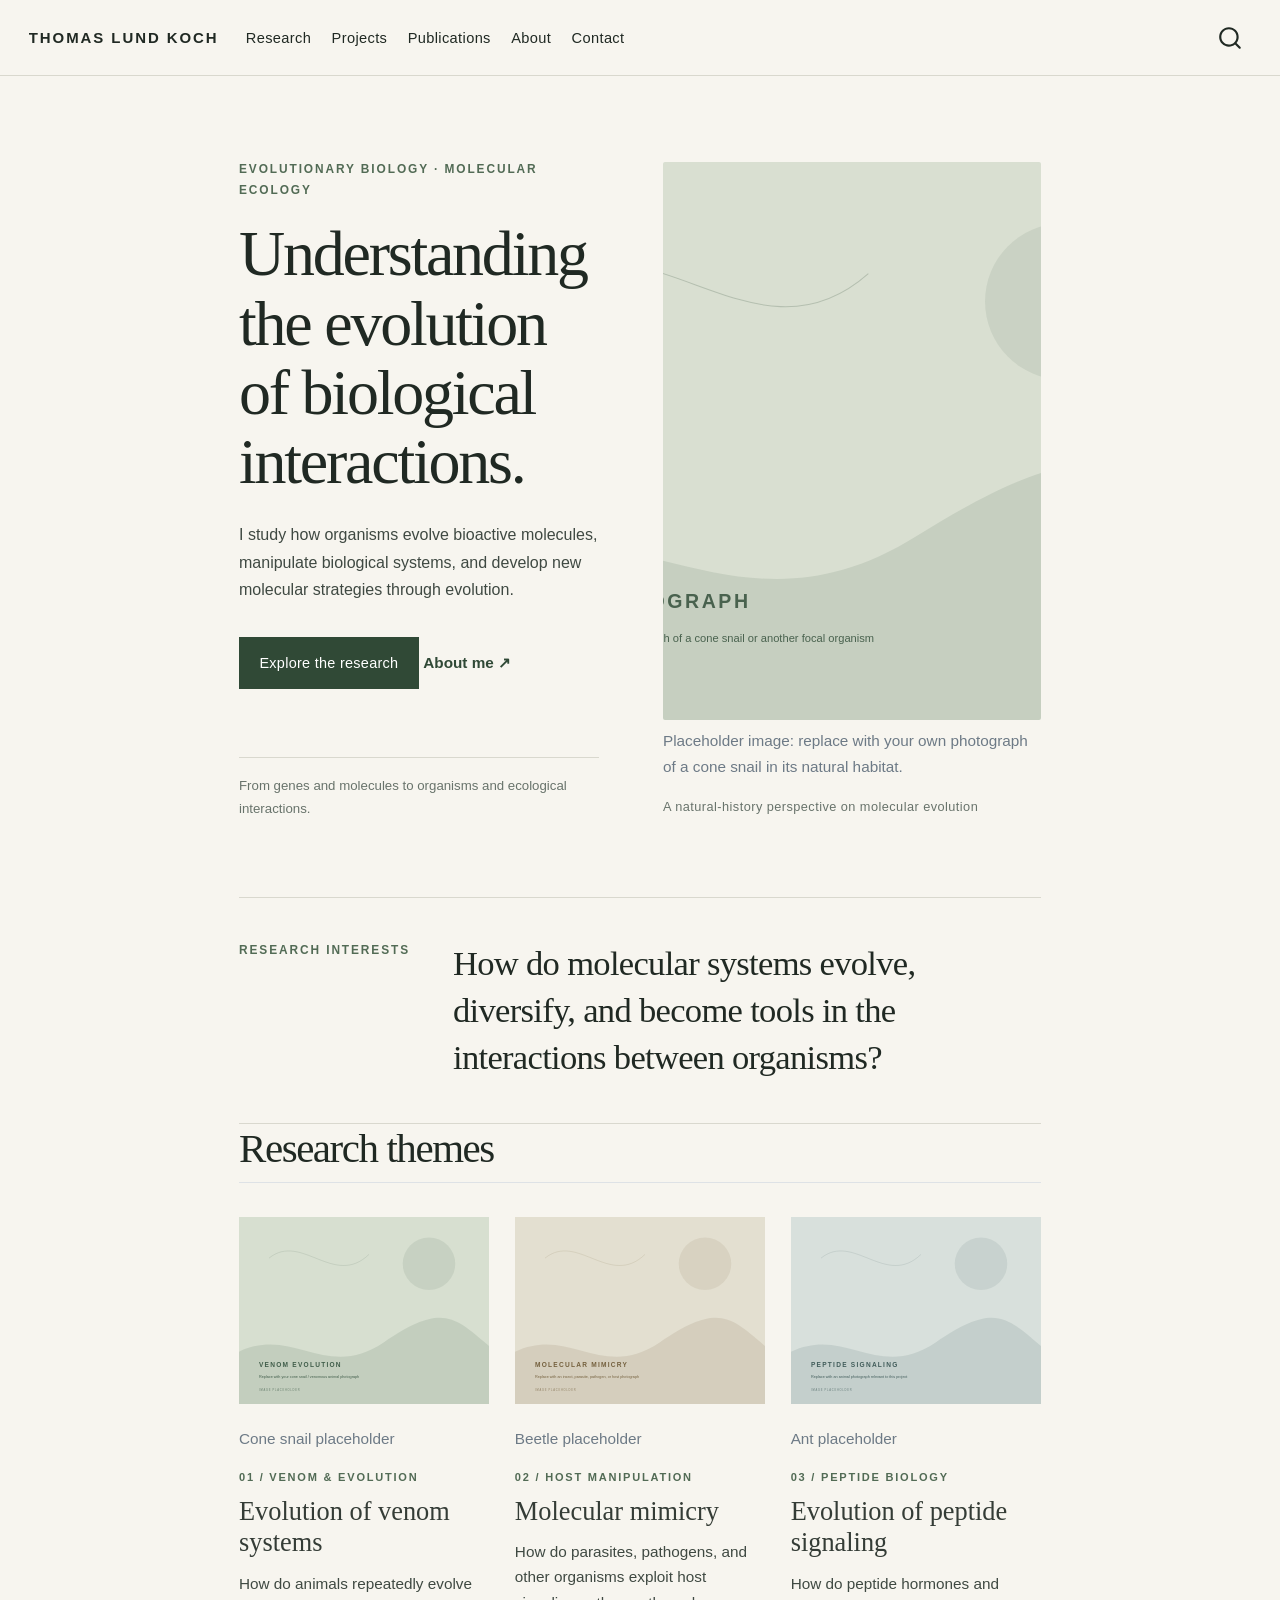
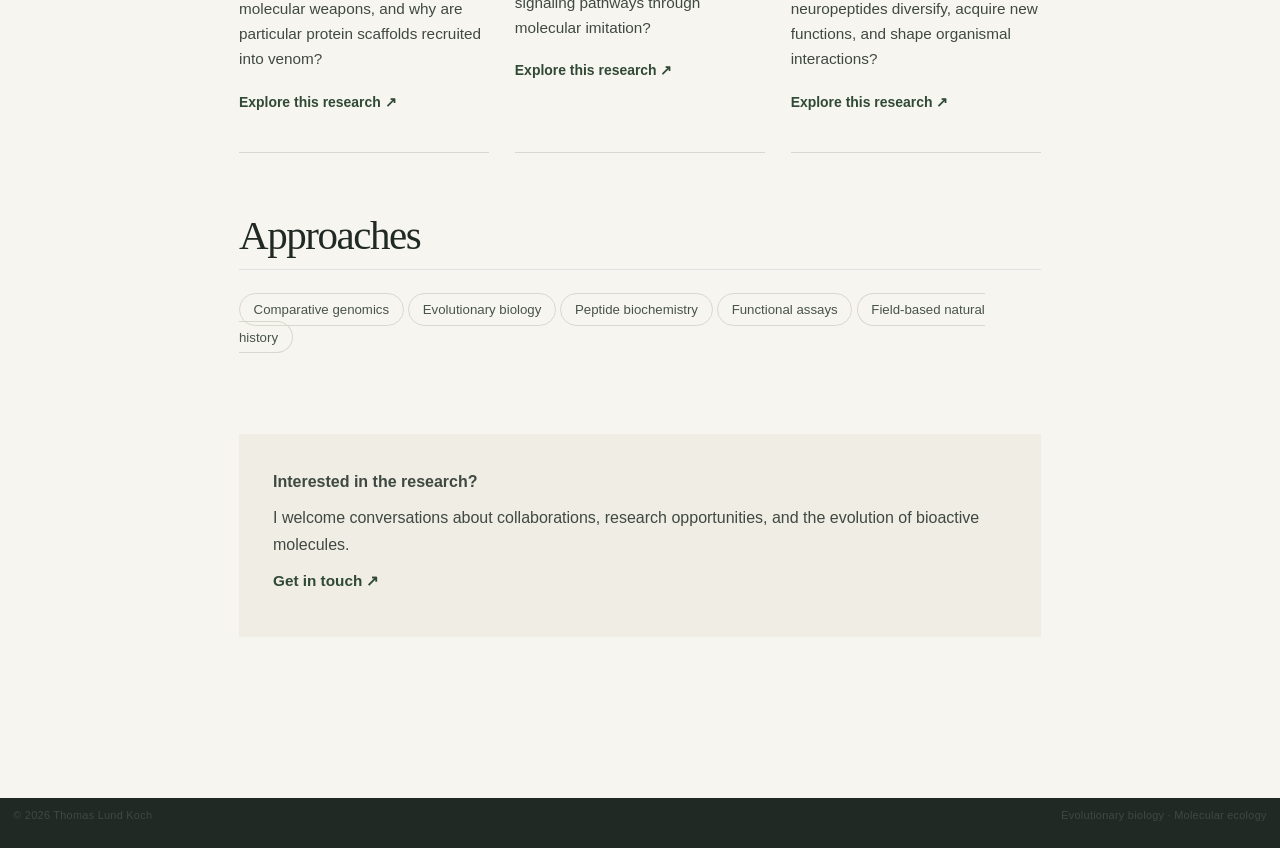
==== docs/index.html @ b904b3fa "initial commit" ====
<!DOCTYPE html>
<html xmlns="http://www.w3.org/1999/xhtml" lang="en" xml:lang="en"><head>

<meta charset="utf-8">
<meta name="generator" content="quarto-1.11.9">

<meta name="viewport" content="width=device-width, initial-scale=1.0, user-scalable=yes">


<title>Thomas Lund Koch</title>
<style>
/* Default styles provided by pandoc.
** See https://pandoc.org/MANUAL.html#variables-for-html for config info.
*/
span.smallcaps{font-variant: small-caps;}
div.columns{display: flex; gap: 1.5em;}
div.column{flex: auto;}
@media screen {
div.columns{gap: min(4vw, 1.5em);}
div.column{overflow-x: auto;}
}
div.hanging-indent{margin-left: 1.5em; text-indent: -1.5em;}
ul.task-list{list-style: none;}
ul.task-list li input[type="checkbox"] {
  width: 0.8em;
  margin: 0 0.8em 0.2em -1em; /* quarto-specific, see https://github.com/quarto-dev/quarto-cli/issues/4556 */ 
  vertical-align: middle;
}
</style>


<script src="site_libs/quarto-nav/quarto-nav.js"></script>
<script src="site_libs/clipboard/clipboard.min.js"></script>
<script src="site_libs/quarto-search/autocomplete.umd.js"></script>
<script src="site_libs/quarto-search/fuse.min.js"></script>
<script src="site_libs/quarto-search/quarto-search.js"></script>
<meta name="quarto:offset" content="./">
<script src="site_libs/quarto-html/quarto.js" type="module"></script>
<script src="site_libs/quarto-html/tabsets/tabsets.js" type="module"></script>
<script src="site_libs/quarto-html/scrollable-regions/scrollable-regions.js" type="module"></script>
<script src="site_libs/quarto-html/popper.min.js"></script>
<script src="site_libs/quarto-html/tippy.umd.min.js"></script>
<script src="site_libs/quarto-html/anchor.min.js"></script>
<link href="site_libs/quarto-html/tippy.css" rel="stylesheet">
<link href="site_libs/quarto-html/quarto-syntax-highlighting-63b5708e65d6cd79cd7618c58d0c21e7.css" rel="stylesheet" id="quarto-text-highlighting-styles">
<script src="site_libs/bootstrap/bootstrap.min.js"></script>
<link href="site_libs/bootstrap/bootstrap-icons.css" rel="stylesheet">
<link href="site_libs/bootstrap/bootstrap-33f1bcf235c1fbcba1b344bb60ad3398.min.css" rel="stylesheet" append-hash="true" id="quarto-bootstrap" data-mode="light">
<script id="quarto-search-options" type="application/json">{
  "location": "navbar",
  "copy-button": false,
  "collapse-after": 3,
  "panel-placement": "end",
  "type": "overlay",
  "limit": 50,
  "keyboard-shortcut": [
    "f",
    "/",
    "s"
  ],
  "show-item-context": false,
  "language": {
    "search-no-results-text": "No results",
    "search-matching-documents-text": "matching documents",
    "search-copy-link-title": "Copy link to search",
    "search-hide-matches-text": "Hide additional matches",
    "search-more-match-text": "more match in this document",
    "search-more-matches-text": "more matches in this document",
    "search-clear-button-title": "Clear",
    "search-text-placeholder": "",
    "search-detached-cancel-button-title": "Cancel",
    "search-submit-button-title": "Submit",
    "search-label": "Search"
  }
}</script>
<style>html{ scroll-behavior: smooth; }</style>


<link rel="stylesheet" href="styles.css">
</head>

<body class="nav-fixed fullcontent quarto-light"><a id="quarto-skip-link" class="visually-hidden-focusable" href="#quarto-document-content">Skip to main content</a>

<div id="quarto-search-results"></div>
  <header id="quarto-header" class="headroom fixed-top">
    <nav class="navbar navbar-expand-lg " data-bs-theme="dark" aria-label="Site">
      <div class="navbar-container container-fluid">
      <div class="navbar-brand-container mx-auto">
    <a class="navbar-brand" href="./index.html">
    <span class="navbar-title">THOMAS LUND KOCH</span>
    </a>
  </div>
          <button class="navbar-toggler" type="button" data-bs-toggle="collapse" data-bs-target="#navbarCollapse" aria-controls="navbarCollapse" aria-expanded="false" aria-label="Toggle navigation" onclick="if (window.quartoToggleHeadroom) { window.quartoToggleHeadroom(); }">
  <span class="navbar-toggler-icon"></span>
</button>
          <div class="collapse navbar-collapse" id="navbarCollapse">
            <ul class="navbar-nav navbar-nav-scroll me-auto">
  <li class="nav-item">
    <a class="nav-link" href="./research.html"> 
<span class="menu-text">Research</span></a>
  </li>  
  <li class="nav-item">
    <a class="nav-link" href="./projects.html"> 
<span class="menu-text">Projects</span></a>
  </li>  
  <li class="nav-item">
    <a class="nav-link" href="./publications.html"> 
<span class="menu-text">Publications</span></a>
  </li>  
  <li class="nav-item">
    <a class="nav-link" href="./about.html"> 
<span class="menu-text">About</span></a>
  </li>  
  <li class="nav-item">
    <a class="nav-link" href="./contact.html"> 
<span class="menu-text">Contact</span></a>
  </li>  
</ul>
          </div> <!-- /navcollapse -->
            <div class="quarto-navbar-tools">
</div>
            <div id="quarto-search" class="" title="Search"></div>
      </div> <!-- /container-fluid -->
    </nav>
</header>
<!-- content -->
<div id="quarto-content" class="quarto-container page-columns page-rows-contents page-layout-article page-navbar">
<!-- sidebar -->
<!-- margin-sidebar -->
    
<!-- main -->
<main class="content" id="quarto-document-content" tabindex="-1"><header id="title-block-header" class="quarto-title-block"></header>




<div class="hero-grid">
<div class="hero-copy">
<div class="eyebrow">
EVOLUTIONARY BIOLOGY · MOLECULAR ECOLOGY
</div>
<section id="understanding-the-evolution-of-biological-interactions." class="level1">
<h1>Understanding the evolution of biological interactions.</h1>
<p>I study how organisms evolve bioactive molecules, manipulate biological systems, and develop new molecular strategies through evolution.</p>
<div class="hero-links">
<p><a class="button button-primary" href="research.html">Explore the research</a> <a class="text-link" href="about.html">About me <span aria-hidden="true">↗</span></a></p>
</div>
<div class="hero-note">
From genes and molecules to organisms and ecological interactions.
</div>
</section>
</div>
<div class="hero-image">
<div class="quarto-figure quarto-figure-center">
<figure class="figure">
<p><img src="images/hero-placeholder.svg" class="hero-photo img-fluid figure-img"></p>
<figcaption>Placeholder image: replace with your own photograph of a cone snail in its natural habitat.</figcaption>
</figure>
</div>
<div class="image-caption">
A natural-history perspective on molecular evolution
</div>
</div>
</div>
<div class="intro-band">
<div class="intro-label">
RESEARCH INTERESTS
</div>
<div class="intro-text">
How do molecular systems evolve, diversify, and become tools in the interactions between organisms?
</div>
</div>
<section id="research-themes" class="level2">
<h2 class="anchored" data-anchor-id="research-themes">Research themes</h2>
<div class="research-grid">
<div class="research-card">
<div class="quarto-figure quarto-figure-center">
<figure class="figure">
<p><img src="images/cone-snail-placeholder.svg" class="card-image img-fluid figure-img"></p>
<figcaption>Cone snail placeholder</figcaption>
</figure>
</div>
<div class="card-kicker">
01 / VENOM &amp; EVOLUTION
</div>
<h3 class="anchored">
Evolution of venom systems
</h3>
<p>
How do animals repeatedly evolve molecular weapons, and why are particular protein scaffolds recruited into venom?
</p>
<p><a href="projects/venom-evolution.html" class="card-link">Explore this research ↗</a></p>
</div>
<div class="research-card">
<div class="quarto-figure quarto-figure-center">
<figure class="figure">
<p><img src="images/beetle-placeholder.svg" class="card-image img-fluid figure-img"></p>
<figcaption>Beetle placeholder</figcaption>
</figure>
</div>
<div class="card-kicker">
02 / HOST MANIPULATION
</div>
<h3 class="anchored">
Molecular mimicry
</h3>
<p>
How do parasites, pathogens, and other organisms exploit host signaling pathways through molecular imitation?
</p>
<p><a href="projects/molecular-mimicry.html" class="card-link">Explore this research ↗</a></p>
</div>
<div class="research-card">
<div class="quarto-figure quarto-figure-center">
<figure class="figure">
<p><img src="images/ants-placeholder.svg" class="card-image img-fluid figure-img"></p>
<figcaption>Ant placeholder</figcaption>
</figure>
</div>
<div class="card-kicker">
03 / PEPTIDE BIOLOGY
</div>
<h3 class="anchored">
Evolution of peptide signaling
</h3>
<p>
How do peptide hormones and neuropeptides diversify, acquire new functions, and shape organismal interactions?
</p>
<p><a href="projects/peptide-signaling.html" class="card-link">Explore this research ↗</a></p>
</div>
</div>
</section>
<section id="approaches" class="level2">
<h2 class="anchored" data-anchor-id="approaches">Approaches</h2>
<div class="approach-strip">
<p><span>Comparative genomics</span> <span>Evolutionary biology</span> <span>Peptide biochemistry</span> <span>Functional assays</span> <span>Field-based natural history</span></p>
</div>
<div class="closing-note">
<p><strong>Interested in the research?</strong></p>
<p>I welcome conversations about collaborations, research opportunities, and the evolution of bioactive molecules.</p>
<p><a href="contact.html" class="text-link">Get in touch ↗</a></p>
</div>


</section>

</main> <!-- /main -->
<script id="quarto-html-after-body" type="application/javascript">
  window.document.addEventListener("DOMContentLoaded", function (event) {
    const icon = "";
    const anchorJS = new window.AnchorJS();
    anchorJS.options = {
      placement: 'right',
      icon: icon
    };
    anchorJS.add('.anchored');
    const isCodeAnnotation = (el) => {
      for (const clz of el.classList) {
        if (clz.startsWith('code-annotation-')) {                     
          return true;
        }
      }
      return false;
    }
    const onCopySuccess = function(e) {
      // button target
      const button = e.trigger;
      // don't keep focus
      button.blur();
      // flash "checked"
      button.classList.add('code-copy-button-checked');
      var currentTitle = button.getAttribute("title");
      button.setAttribute("title", "Copied!");
      let tooltip;
      if (window.bootstrap) {
        button.setAttribute("data-bs-toggle", "tooltip");
        button.setAttribute("data-bs-placement", "left");
        button.setAttribute("data-bs-title", "Copied!");
        tooltip = new bootstrap.Tooltip(button, 
          { trigger: "manual", 
            customClass: "code-copy-button-tooltip",
            offset: [0, -8]});
        tooltip.show();    
      }
      setTimeout(function() {
        if (tooltip) {
          tooltip.hide();
          button.removeAttribute("data-bs-title");
          button.removeAttribute("data-bs-toggle");
          button.removeAttribute("data-bs-placement");
        }
        button.setAttribute("title", currentTitle);
        button.classList.remove('code-copy-button-checked');
      }, 1000);
      // clear code selection
      e.clearSelection();
    }
    const getTextToCopy = function(trigger) {
      const outerScaffold = trigger.parentElement.cloneNode(true);
      const codeEl = outerScaffold.querySelector('code');
      for (const childEl of codeEl.children) {
        if (isCodeAnnotation(childEl)) {
          childEl.remove();
        }
      }
      return codeEl.innerText;
    }
    const clipboard = new window.ClipboardJS('.code-copy-button:not([data-in-quarto-modal])', {
      text: getTextToCopy
    });
    clipboard.on('success', onCopySuccess);
    if (window.document.getElementById('quarto-embedded-source-code-modal')) {
      const clipboardModal = new window.ClipboardJS('.code-copy-button[data-in-quarto-modal]', {
        text: getTextToCopy,
        container: window.document.getElementById('quarto-embedded-source-code-modal')
      });
      clipboardModal.on('success', onCopySuccess);
    }
      var localhostRegex = new RegExp(/^(?:http|https):\/\/localhost\:?[0-9]*\//);
      var mailtoRegex = new RegExp(/^mailto:/);
        var filterRegex = new RegExp('/' + window.location.host + '/');
      const newWindowLabel = "(opens in a new tab)";
      const newWindowNoteId = "quarto-ext-newwindow-label";
      // Links reference one hidden label through aria-describedby, so the
      // announcement never changes their accessible name.
      var describeNewWindow = (link) => {
        if (!window.document.getElementById(newWindowNoteId)) {
          var newWindowNote = window.document.createElement("span");
          newWindowNote.id = newWindowNoteId;
          newWindowNote.hidden = true;
          newWindowNote.textContent = newWindowLabel;
          window.document.body.appendChild(newWindowNote);
        }
        var describedBy = (link.getAttribute("aria-describedby") || "").split(/\s+/).filter(Boolean);
        if (!describedBy.includes(newWindowNoteId)) {
          describedBy.push(newWindowNoteId);
          link.setAttribute("aria-describedby", describedBy.join(" "));
        }
      }
      var isInternal = (href) => {
          return filterRegex.test(href) || localhostRegex.test(href) || mailtoRegex.test(href);
      }
      // Inspect non-navigation links and adorn them if external
      window.quartoDecorateExternalLinks = function (root) {
     var links = (root || window.document).querySelectorAll('a[href]:not(.nav-link):not(.navbar-brand):not(.toc-action):not(.sidebar-link):not(.sidebar-item-toggle):not(.pagination-link):not(.no-external):not([aria-hidden]):not(.dropdown-item):not(.quarto-navigation-tool):not(.about-link)');
      for (var i=0; i<links.length; i++) {
        const link = links[i];
        if (!isInternal(link.href)) {
          // undo the damage that might have been done by quarto-nav.js in the case of
          // links that we want to consider external
          if (link.dataset.originalHref !== undefined) {
            link.href = link.dataset.originalHref;
          }
            // target, if specified
            link.setAttribute("target", "_blank");
            if (link.getAttribute("rel") === null) {
              link.setAttribute("rel", "noopener");
            }
            describeNewWindow(link);
          if (!link.classList.contains('no-external-icon')) {
          }
        }
      }
      };
      window.quartoDecorateExternalLinks(window.document);
    // Esc closes the popup (WCAG 1.4.13) and focus leaving both trigger and
    // popup closes it (WCAG 2.4.11); tippy handles neither for interactive popups.
    const hideOnEscAndFocusOut = {
      name: 'hideOnEscAndFocusOut',
      defaultValue: true,
      fn(instance) {
        const dismiss = () => {
          // A show scheduled by the trigger delay would otherwise reopen it
          instance.clearDelayTimeouts();
          instance.hide();
        };
        const onKeyDown = (event) => {
          if (event.key !== 'Escape') {
            return;
          }
          // Keep Esc from also reaching page handlers (e.g. reveal.js overview),
          // except an open reveal.js slide menu, which Esc should close too.
          // The menu handles keys only when its keyboard option is on.
          const menuHandlesEsc = window.Reveal?.getPlugin?.('menu')?.isOpen() &&
            window.Reveal.getConfig().menu?.keyboard !== false;
          if (!menuHandlesEsc) {
            event.stopPropagation();
          }
          if (instance.popper.contains(window.document.activeElement)) {
            // Disabled while refocusing so the focus trigger does not reopen it
            instance.disable();
            instance.reference.focus();
            instance.enable();
          }
          dismiss();
        };
        const onFocusOut = (event) => {
          const target = event.relatedTarget;
          if (target && !instance.reference.contains(target) &&
              !instance.popper.contains(target)) {
            dismiss();
          }
        };
        // On the trigger too: a click trigger (code-annotations: select) has no
        // blur handling. Attached for the instance's lifetime so leaving the
        // trigger also cancels a show still pending on the trigger delay.
        instance.reference.addEventListener('focusout', onFocusOut);
        return {
          onShow() {
            window.document.addEventListener('keydown', onKeyDown, true);
            instance.popper.addEventListener('focusout', onFocusOut);
          },
          onHide() {
            window.document.removeEventListener('keydown', onKeyDown, true);
            instance.popper.removeEventListener('focusout', onFocusOut);
          },
          onDestroy() {
            instance.reference.removeEventListener('focusout', onFocusOut);
          },
        };
      },
    };
    function tippyHover(el, contentFn, onTriggerFn, onUntriggerFn) {
      const config = {
        allowHTML: true,
        maxWidth: 500,
        delay: 100,
        arrow: false,
        appendTo: function(el) {
            return el.parentElement;
        },
        interactive: true,
        interactiveBorder: 10,
        theme: 'quarto',
        placement: 'bottom-start',
        plugins: [hideOnEscAndFocusOut],
      };
      if (contentFn) {
        config.content = contentFn;
      }
      if (onTriggerFn) {
        config.onTrigger = onTriggerFn;
      }
      if (onUntriggerFn) {
        config.onUntrigger = onUntriggerFn;
      }
      window.tippy(el, config); 
    }
    const noterefs = window.document.querySelectorAll('a[role="doc-noteref"]');
    for (var i=0; i<noterefs.length; i++) {
      const ref = noterefs[i];
      tippyHover(ref, function() {
        // use id or data attribute instead here
        let href = ref.getAttribute('data-footnote-href') || ref.getAttribute('href');
        try { href = new URL(href).hash; } catch {}
        const id = href.replace(/^#\/?/, "");
        const note = window.document.getElementById(id);
        if (note) {
          return note.innerHTML;
        } else {
          return "";
        }
      });
    }
    const xrefs = window.document.querySelectorAll('a.quarto-xref');
    const processXRef = (id, note) => {
      // Strip column container classes
      const stripColumnClz = (el) => {
        el.classList.remove("page-full", "page-columns");
        if (el.children) {
          for (const child of el.children) {
            stripColumnClz(child);
          }
        }
      }
      stripColumnClz(note)
      if (id === null || id.startsWith('sec-')) {
        // Special case sections, only their first couple elements
        const container = document.createElement("div");
        if (note.children && note.children.length > 2) {
          container.appendChild(note.children[0].cloneNode(true));
          for (let i = 1; i < note.children.length; i++) {
            const child = note.children[i];
            if (child.tagName === "P" && child.innerText === "") {
              continue;
            } else {
              container.appendChild(child.cloneNode(true));
              break;
            }
          }
          if (window.Quarto?.typesetMath) {
            window.Quarto.typesetMath(container);
          }
          return container.innerHTML
        } else {
          if (window.Quarto?.typesetMath) {
            window.Quarto.typesetMath(note);
          }
          return note.innerHTML;
        }
      } else {
        // Remove any anchor links if they are present
        const anchorLink = note.querySelector('a.anchorjs-link');
        if (anchorLink) {
          anchorLink.remove();
        }
        if (window.Quarto?.typesetMath) {
          window.Quarto.typesetMath(note);
        }
        if (note.classList.contains("callout")) {
          return note.outerHTML;
        } else {
          return note.innerHTML;
        }
      }
    }
    for (var i=0; i<xrefs.length; i++) {
      const xref = xrefs[i];
      tippyHover(xref, undefined, function(instance) {
        instance.disable();
        let url = xref.getAttribute('href');
        let hash = undefined; 
        if (url.startsWith('#')) {
          hash = url;
        } else {
          try { hash = new URL(url).hash; } catch {}
        }
        if (hash) {
          const id = hash.replace(/^#\/?/, "");
          const note = window.document.getElementById(id);
          if (note !== null) {
            try {
              const html = processXRef(id, note.cloneNode(true));
              instance.setContent(html);
            } finally {
              instance.enable();
              instance.show();
            }
          } else {
            // See if we can fetch this
            fetch(url.split('#')[0])
            .then(res => res.text())
            .then(html => {
              const parser = new DOMParser();
              const htmlDoc = parser.parseFromString(html, "text/html");
              const note = htmlDoc.getElementById(id);
              if (note !== null) {
                const html = processXRef(id, note);
                instance.setContent(html);
              } 
            }).finally(() => {
              instance.enable();
              instance.show();
            });
          }
        } else {
          // See if we can fetch a full url (with no hash to target)
          // This is a special case and we should probably do some content thinning / targeting
          fetch(url)
          .then(res => res.text())
          .then(html => {
            const parser = new DOMParser();
            const htmlDoc = parser.parseFromString(html, "text/html");
            const note = htmlDoc.querySelector('main.content');
            if (note !== null) {
              // This should only happen for chapter cross references
              // (since there is no id in the URL)
              // remove the first header
              if (note.children.length > 0 && note.children[0].tagName === "HEADER") {
                note.children[0].remove();
              }
              const html = processXRef(null, note);
              instance.setContent(html);
            } 
          }).finally(() => {
            instance.enable();
            instance.show();
          });
        }
      }, function(instance) {
      });
    }
        let selectedAnnoteEl;
        const selectorForAnnotation = ( cell, annotation) => {
          let cellAttr = 'data-code-cell="' + cell + '"';
          let lineAttr = 'data-code-annotation="' +  annotation + '"';
          const selector = 'span[' + cellAttr + '][' + lineAttr + ']';
          return selector;
        }
        const selectCodeLines = (annoteEl) => {
          const doc = window.document;
          const targetCell = annoteEl.getAttribute("data-target-cell");
          const targetAnnotation = annoteEl.getAttribute("data-target-annotation");
          const annoteSpan = window.document.querySelector(selectorForAnnotation(targetCell, targetAnnotation));
          const lines = annoteSpan.getAttribute("data-code-lines").split(",");
          const lineIds = lines.map((line) => {
            return targetCell + "-" + line;
          })
          // Each band is positioned against its own containing block, which is
          // not the offsetParent of the lines, so place it from client rects.
          const placeBand = (band, firstEl, lastEl, codeBlock) => {
            const container = band.offsetParent;
            if (container === null) {
              return;
            }
            const containerRect = container.getBoundingClientRect();
            // Reveal.js scales slides with a transform, so convert client
            // pixels back to the CSS pixels of the container.
            const scale = containerRect.height / container.offsetHeight || 1;
            const firstRect = firstEl.getBoundingClientRect();
            const lastRect = lastEl.getBoundingClientRect();
            const top = (firstRect.top - containerRect.top) / scale - container.clientTop + container.scrollTop;
            const height = (lastRect.bottom - firstRect.top) / scale;
            band.style.top = top - 2 + "px";
            band.style.height = height + 4 + "px";
            if (codeBlock) {
              // Without the copy button wrapper, the containing block is wider
              // than the code block, so span the code block explicitly.
              const blockRect = codeBlock.getBoundingClientRect();
              band.style.left = (blockRect.left - containerRect.left) / scale - container.clientLeft + container.scrollLeft + "px";
              band.style.width = blockRect.width / scale + "px";
            }
          };
          if (lineIds.length > 0) {
            const el = window.document.getElementById(lineIds[0]);
            const lastEl = window.document.getElementById(lineIds[lineIds.length - 1]);
            const parent = el.parentElement.parentElement;
            // cook up a div (if necessary) and position it
            let div = window.document.getElementById("code-annotation-line-highlight");
            if (div === null) {
              div = window.document.createElement("div");
              div.setAttribute("id", "code-annotation-line-highlight");
              div.style.position = 'absolute';
              parent.appendChild(div);
            }
            placeBand(div, el, lastEl, parent.closest("div.sourceCode") || parent);
            let gutterDiv = window.document.getElementById("code-annotation-line-highlight-gutter");
            if (gutterDiv === null) {
              gutterDiv = window.document.createElement("div");
              gutterDiv.setAttribute("id", "code-annotation-line-highlight-gutter");
              gutterDiv.style.position = 'absolute';
              const codeCell = window.document.getElementById(targetCell);
              const gutter = codeCell.querySelector('.code-annotation-gutter');
              gutter.appendChild(gutterDiv);
            }
            placeBand(gutterDiv, el, lastEl);
            selectedAnnoteEl = annoteEl;
          }
        };
        const unselectCodeLines = () => {
          const elementsIds = ["code-annotation-line-highlight", "code-annotation-line-highlight-gutter"];
          elementsIds.forEach((elId) => {
            const div = window.document.getElementById(elId);
            if (div) {
              div.remove();
            }
          });
          selectedAnnoteEl = undefined;
        };
          // Handle positioning of the toggle
      window.addEventListener(
        "resize",
        throttle(() => {
          elRect = undefined;
          if (selectedAnnoteEl) {
            selectCodeLines(selectedAnnoteEl);
          }
        }, 10)
      );
      function throttle(fn, ms) {
      let throttle = false;
      let timer;
        return (...args) => {
          if(!throttle) { // first call gets through
              fn.apply(this, args);
              throttle = true;
          } else { // all the others get throttled
              if(timer) clearTimeout(timer); // cancel #2
              timer = setTimeout(() => {
                fn.apply(this, args);
                timer = throttle = false;
              }, ms);
          }
        };
      }
        // Attach click handler to the DT
        const annoteDls = window.document.querySelectorAll('dt[data-target-cell]');
        for (const annoteDlNode of annoteDls) {
          annoteDlNode.addEventListener('click', (event) => {
            const clickedEl = event.target;
            if (clickedEl !== selectedAnnoteEl) {
              unselectCodeLines();
              const activeEl = window.document.querySelector('dt[data-target-cell].code-annotation-active');
              if (activeEl) {
                activeEl.classList.remove('code-annotation-active');
              }
              selectCodeLines(clickedEl);
              clickedEl.classList.add('code-annotation-active');
            } else {
              // Unselect the line
              unselectCodeLines();
              clickedEl.classList.remove('code-annotation-active');
            }
          });
        }
    const findCites = (el) => {
      const parentEl = el.parentElement;
      if (parentEl) {
        const cites = parentEl.dataset.cites;
        if (cites) {
          return {
            el,
            cites: cites.split(' ')
          };
        } else {
          return findCites(el.parentElement)
        }
      } else {
        return undefined;
      }
    };
    var bibliorefs = window.document.querySelectorAll('a[role="doc-biblioref"]');
    for (var i=0; i<bibliorefs.length; i++) {
      const ref = bibliorefs[i];
      const citeInfo = findCites(ref);
      if (citeInfo) {
        tippyHover(citeInfo.el, function() {
          var popup = window.document.createElement('div');
          citeInfo.cites.forEach(function(cite) {
            var citeDiv = window.document.createElement('div');
            citeDiv.classList.add('hanging-indent');
            citeDiv.classList.add('csl-entry');
            var biblioDiv = window.document.getElementById('ref-' + cite);
            if (biblioDiv) {
              citeDiv.innerHTML = biblioDiv.innerHTML;
            }
            popup.appendChild(citeDiv);
          });
          return popup.innerHTML;
        });
      }
    }
  });
  </script>
  <script type="application/javascript">
  window.quartoScrollableRegionsLabels = {"code":"Scrollable code","output":"Scrollable output"};
  </script>
</div> <!-- /content -->
<footer class="footer">
  <div class="nav-footer">
    <div class="nav-footer-left">
<p>© 2026 Thomas Lund Koch</p>
</div>   
    <div class="nav-footer-center">
      &nbsp;
    </div>
    <div class="nav-footer-right">
<p>Evolutionary biology · Molecular ecology</p>
</div>
  </div>
</footer>




<script src="site_libs/quarto-html/zenscroll-min.js"></script>
</body></html>
---- docs/site_libs/quarto-html/tippy.css ----
.tippy-box[data-animation=fade][data-state=hidden]{opacity:0}[data-tippy-root]{max-width:calc(100vw - 10px)}.tippy-box{position:relative;background-color:#333;color:#fff;border-radius:4px;font-size:14px;line-height:1.4;white-space:normal;outline:0;transition-property:transform,visibility,opacity}.tippy-box[data-placement^=top]>.tippy-arrow{bottom:0}.tippy-box[data-placement^=top]>.tippy-arrow:before{bottom:-7px;left:0;border-width:8px 8px 0;border-top-color:initial;transform-origin:center top}.tippy-box[data-placement^=bottom]>.tippy-arrow{top:0}.tippy-box[data-placement^=bottom]>.tippy-arrow:before{top:-7px;left:0;border-width:0 8px 8px;border-bottom-color:initial;transform-origin:center bottom}.tippy-box[data-placement^=left]>.tippy-arrow{right:0}.tippy-box[data-placement^=left]>.tippy-arrow:before{border-width:8px 0 8px 8px;border-left-color:initial;right:-7px;transform-origin:center left}.tippy-box[data-placement^=right]>.tippy-arrow{left:0}.tippy-box[data-placement^=right]>.tippy-arrow:before{left:-7px;border-width:8px 8px 8px 0;border-right-color:initial;transform-origin:center right}.tippy-box[data-inertia][data-state=visible]{transition-timing-function:cubic-bezier(.54,1.5,.38,1.11)}.tippy-arrow{width:16px;height:16px;color:#333}.tippy-arrow:before{content:"";position:absolute;border-color:transparent;border-style:solid}.tippy-content{position:relative;padding:5px 9px;z-index:1}
---- docs/site_libs/quarto-html/quarto-syntax-highlighting-63b5708e65d6cd79cd7618c58d0c21e7.css ----
/* quarto syntax highlight colors */
:root {
  --quarto-hl-ot-color: #003B4F;
  --quarto-hl-at-color: #657422;
  --quarto-hl-ss-color: #20794D;
  --quarto-hl-an-color: #5E5E5E;
  --quarto-hl-fu-color: #4758AB;
  --quarto-hl-st-color: #20794D;
  --quarto-hl-cf-color: #003B4F;
  --quarto-hl-op-color: #5E5E5E;
  --quarto-hl-er-color: #AD0000;
  --quarto-hl-bn-color: #AD0000;
  --quarto-hl-al-color: #AD0000;
  --quarto-hl-va-color: #111111;
  --quarto-hl-bu-color: inherit;
  --quarto-hl-ex-color: inherit;
  --quarto-hl-pp-color: #AD0000;
  --quarto-hl-in-color: #5E5E5E;
  --quarto-hl-vs-color: #20794D;
  --quarto-hl-wa-color: #5E5E5E;
  --quarto-hl-do-color: #5E5E5E;
  --quarto-hl-im-color: #00769E;
  --quarto-hl-ch-color: #20794D;
  --quarto-hl-dt-color: #AD0000;
  --quarto-hl-fl-color: #AD0000;
  --quarto-hl-co-color: #5E5E5E;
  --quarto-hl-cv-color: #5E5E5E;
  --quarto-hl-cn-color: #8f5902;
  --quarto-hl-sc-color: #5E5E5E;
  --quarto-hl-dv-color: #AD0000;
  --quarto-hl-kw-color: #003B4F;
}

/* other quarto variables */
:root {
  --quarto-font-monospace: SFMono-Regular, Menlo, Monaco, Consolas, "Liberation Mono", "Courier New", monospace;
}

/* syntax highlight based on Pandoc's rules */
pre > code.sourceCode > span {
  color: #003B4F;
}

code.sourceCode > span {
  color: #003B4F;
}

div.sourceCode,
div.sourceCode pre.sourceCode {
  color: #003B4F;
}

/* Normal */
code span {
  color: #003B4F;
}

/* Alert */
code span.al {
  color: #AD0000;
  font-style: inherit;
}

/* Annotation */
code span.an {
  color: #5E5E5E;
  font-style: inherit;
}

/* Attribute */
code span.at {
  color: #657422;
  font-style: inherit;
}

/* BaseN */
code span.bn {
  color: #AD0000;
  font-style: inherit;
}

/* BuiltIn */
code span.bu {
  font-style: inherit;
}

/* ControlFlow */
code span.cf {
  color: #003B4F;
  font-weight: bold;
  font-style: inherit;
}

/* Char */
code span.ch {
  color: #20794D;
  font-style: inherit;
}

/* Constant */
code span.cn {
  color: #8f5902;
  font-style: inherit;
}

/* Comment */
code span.co {
  color: #5E5E5E;
  font-style: inherit;
}

/* CommentVar */
code span.cv {
  color: #5E5E5E;
  font-style: italic;
}

/* Documentation */
code span.do {
  color: #5E5E5E;
  font-style: italic;
}

/* DataType */
code span.dt {
  color: #AD0000;
  font-style: inherit;
}

/* DecVal */
code span.dv {
  color: #AD0000;
  font-style: inherit;
}

/* Error */
code span.er {
  color: #AD0000;
  font-style: inherit;
}

/* Extension */
code span.ex {
  font-style: inherit;
}

/* Float */
code span.fl {
  color: #AD0000;
  font-style: inherit;
}

/* Function */
code span.fu {
  color: #4758AB;
  font-style: inherit;
}

/* Import */
code span.im {
  color: #00769E;
  font-style: inherit;
}

/* Information */
code span.in {
  color: #5E5E5E;
  font-style: inherit;
}

/* Keyword */
code span.kw {
  color: #003B4F;
  font-weight: bold;
  font-style: inherit;
}

/* Operator */
code span.op {
  color: #5E5E5E;
  font-style: inherit;
}

/* Other */
code span.ot {
  color: #003B4F;
  font-style: inherit;
}

/* Preprocessor */
code span.pp {
  color: #AD0000;
  font-style: inherit;
}

/* SpecialChar */
code span.sc {
  color: #5E5E5E;
  font-style: inherit;
}

/* SpecialString */
code span.ss {
  color: #20794D;
  font-style: inherit;
}

/* String */
code span.st {
  color: #20794D;
  font-style: inherit;
}

/* Variable */
code span.va {
  color: #111111;
  font-style: inherit;
}

/* VerbatimString */
code span.vs {
  color: #20794D;
  font-style: inherit;
}

/* Warning */
code span.wa {
  color: #5E5E5E;
  font-style: italic;
}

.prevent-inlining {
  content: "</";
}

/*# sourceMappingURL=054cc16b9e9817627be6994582d2ffb5.css.map */
---- docs/styles.css ----
/* ---------------------------------------------------------
   Thomas Lund Koch — natural-history / editorial theme
   --------------------------------------------------------- */

:root {
  --paper: #f7f5ef;
  --paper-deep: #efede4;
  --ink: #202923;
  --muted: #68736b;
  --green: #526b55;
  --green-dark: #304936;
  --line: #d9d8ce;
  --serif: Georgia, "Times New Roman", serif;
  --sans: Inter, "Avenir Next", Avenir, "Segoe UI", sans-serif;
}

body {
  background: var(--paper);
  color: var(--ink);
  font-family: var(--sans);
  font-size: 16px;
  line-height: 1.7;
}

.navbar {
  border-bottom: 1px solid var(--line);
  box-shadow: none;
  min-height: 76px;
}

.navbar-brand {
  font-family: var(--sans);
  font-size: .88rem;
  font-weight: 700;
  letter-spacing: .13em;
}

.navbar .nav-link {
  font-size: .86rem;
  letter-spacing: .025em;
}

#quarto-content {
  max-width: 1180px;
  margin: 0 auto;
}

main.content {
  padding-top: 2.5rem;
  padding-bottom: 5rem;
}

h1, h2, h3, h4 {
  color: var(--ink);
}

h1, h2 {
  font-family: var(--serif);
  font-weight: 400;
  letter-spacing: -.035em;
}

h1 { font-size: clamp(2.5rem, 5vw, 4.4rem); line-height: 1.08; }
h2 { font-size: clamp(2rem, 3.2vw, 2.8rem); margin-top: 3.4rem; margin-bottom: 1.25rem; }
h3 { font-family: var(--serif); font-size: 1.55rem; font-weight: 400; line-height: 1.2; }

p { color: #3f4942; }
a { color: var(--green-dark); text-decoration-thickness: 1px; text-underline-offset: 3px; }
a:hover { color: #7a5a36; }

.hero-grid {
  display: grid;
  grid-template-columns: 1fr 1.05fr;
  gap: clamp(2rem, 5vw, 5rem);
  align-items: center;
  padding: 2.2rem 0 4.5rem;
}

.hero-copy h1 {
  max-width: 620px;
  margin: 1.15rem 0 1.5rem;
}

.hero-copy > p {
  max-width: 550px;
  font-size: 1.12rem;
  line-height: 1.8;
}

.eyebrow, .intro-label, .card-kicker, .contact-label {
  color: var(--green);
  font-size: .7rem;
  font-weight: 700;
  letter-spacing: .16em;
  text-transform: uppercase;
}

.hero-image { min-width: 0; }
.hero-photo {
  width: 100%;
  height: 560px;
  max-height: 62vh;
  object-fit: cover;
  display: block;
  border-radius: 2px;
}
.image-caption {
  margin-top: .65rem;
  color: var(--muted);
  font-size: .75rem;
  letter-spacing: .035em;
}

.hero-links {
  display: flex;
  align-items: center;
  flex-wrap: wrap;
  gap: 1.5rem;
  margin-top: 2rem;
}
.button-primary {
  display: inline-block;
  padding: .82rem 1.2rem;
  background: var(--green-dark);
  color: #fff !important;
  text-decoration: none;
  font-size: .85rem;
  letter-spacing: .02em;
}
.button-primary:hover { background: var(--green); }
.text-link { font-size: .9rem; font-weight: 600; text-decoration: none; }
.hero-note {
  margin-top: 3rem;
  padding-top: 1rem;
  border-top: 1px solid var(--line);
  color: var(--muted);
  font-size: .78rem;
  max-width: 430px;
}

.intro-band {
  display: grid;
  grid-template-columns: 180px 1fr;
  gap: 2rem;
  padding: 2.5rem 0;
  border-top: 1px solid var(--line);
  border-bottom: 1px solid var(--line);
  align-items: start;
}
.intro-text {
  max-width: 850px;
  font-family: var(--serif);
  font-size: clamp(1.5rem, 2.7vw, 2.3rem);
  line-height: 1.35;
  letter-spacing: -.02em;
}

.research-grid {
  display: grid;
  grid-template-columns: repeat(3, 1fr);
  gap: 1.5rem;
  margin: 2rem 0 3rem;
}
.research-card {
  min-width: 0;
  padding-bottom: 1.25rem;
  border-bottom: 1px solid var(--line);
}
.card-image {
  width: 100%;
  aspect-ratio: 4 / 3;
  object-fit: cover;
  display: block;
  margin-bottom: 1.25rem;
}
.card-kicker { font-size: .65rem; margin-bottom: .55rem; }
.research-card h3 { margin: 0 0 .7rem; }
.research-card p { font-size: .9rem; line-height: 1.65; }
.card-link { font-size: .82rem; font-weight: 650; text-decoration: none; }

.approach-strip {
  display: flex;
  flex-wrap: wrap;
  gap: .6rem;
  margin: 1.5rem 0 3rem;
}
.approach-strip span {
  border: 1px solid var(--line);
  border-radius: 99px;
  padding: .45rem .8rem;
  color: #47544a;
  font-size: .78rem;
}

.closing-note {
  margin-top: 4rem;
  padding: 2rem;
  background: var(--paper-deep);
}
.closing-note p { margin-bottom: .5rem; }

.project-list { margin-top: 2rem; }
.project-row {
  display: grid;
  grid-template-columns: 220px 1fr;
  gap: 2rem;
  padding: 1.5rem 0;
  border-bottom: 1px solid var(--line);
  align-items: center;
}
.project-thumb {
  width: 100%;
  aspect-ratio: 4 / 3;
  object-fit: cover;
}
.project-row h3 { margin: .25rem 0 .5rem; }
.project-row h3 a { text-decoration: none; }
.project-row p { margin: 0; max-width: 700px; }

.project-hero {
  width: 100%;
  max-height: 480px;
  object-fit: cover;
  margin: 1rem 0 2rem;
}
.project-callout {
  margin: 2rem 0;
  padding: 1.5rem 1.7rem;
  background: var(--paper-deep);
  border-left: 3px solid var(--green);
}
.project-callout p { margin-bottom: 0; }

.about-grid {
  display: grid;
  grid-template-columns: minmax(220px, .72fr) 1.5fr;
  gap: 3rem;
  align-items: start;
  margin: 2rem 0 3rem;
}
.portrait-image {
  width: 100%;
  aspect-ratio: 4 / 5;
  object-fit: cover;
}
.about-copy p:first-child { margin-top: 0; }

.publication-placeholder, .contact-panel {
  margin-top: 2rem;
  padding: 1.5rem;
  background: var(--paper-deep);
}
.contact-label { margin-top: 1rem; margin-bottom: .25rem; }
.contact-label:first-child { margin-top: 0; }

#quarto-content .quarto-title-block .title {
  font-family: var(--serif);
  font-size: clamp(2.6rem, 5vw, 4rem);
  font-weight: 400;
  letter-spacing: -.035em;
}
.subtitle { color: var(--muted); max-width: 760px; font-size: 1.08rem; }

.nav-footer {
  border-top: 0;
  font-size: .78rem;
  letter-spacing: .02em;
}

@media (max-width: 850px) {
  .hero-grid { grid-template-columns: 1fr; gap: 2rem; padding-top: 1rem; }
  .hero-photo { height: 420px; max-height: none; }
  .research-grid { grid-template-columns: 1fr 1fr; }
  .intro-band { grid-template-columns: 1fr; gap: .8rem; }
}

@media (max-width: 580px) {
  main.content { padding-top: 1.3rem; }
  .hero-photo { height: 330px; }
  .research-grid { grid-template-columns: 1fr; }
  .project-row { grid-template-columns: 1fr; gap: 1rem; }
  .project-thumb { max-height: 240px; }
  .about-grid { grid-template-columns: 1fr; gap: 1.5rem; }
  .about-photo { max-width: 300px; }
  .intro-band { padding: 1.8rem 0; }
}
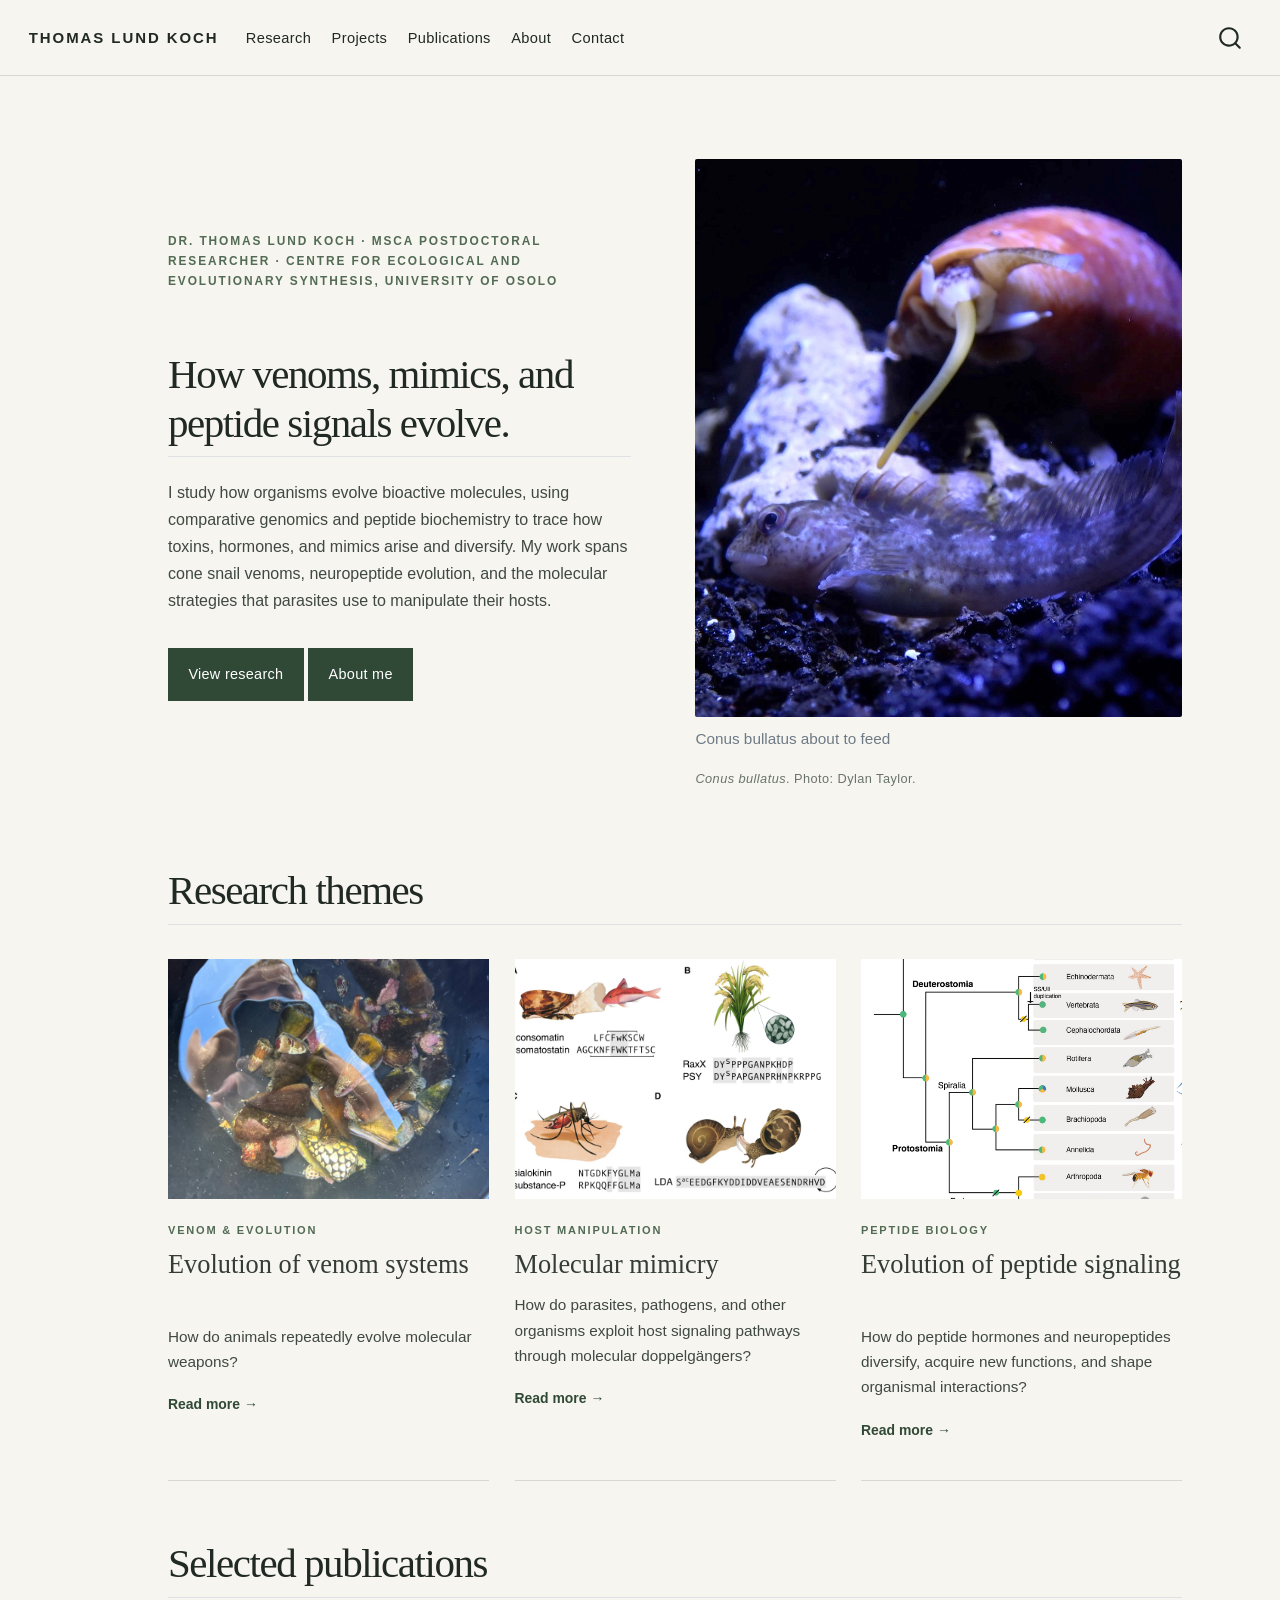
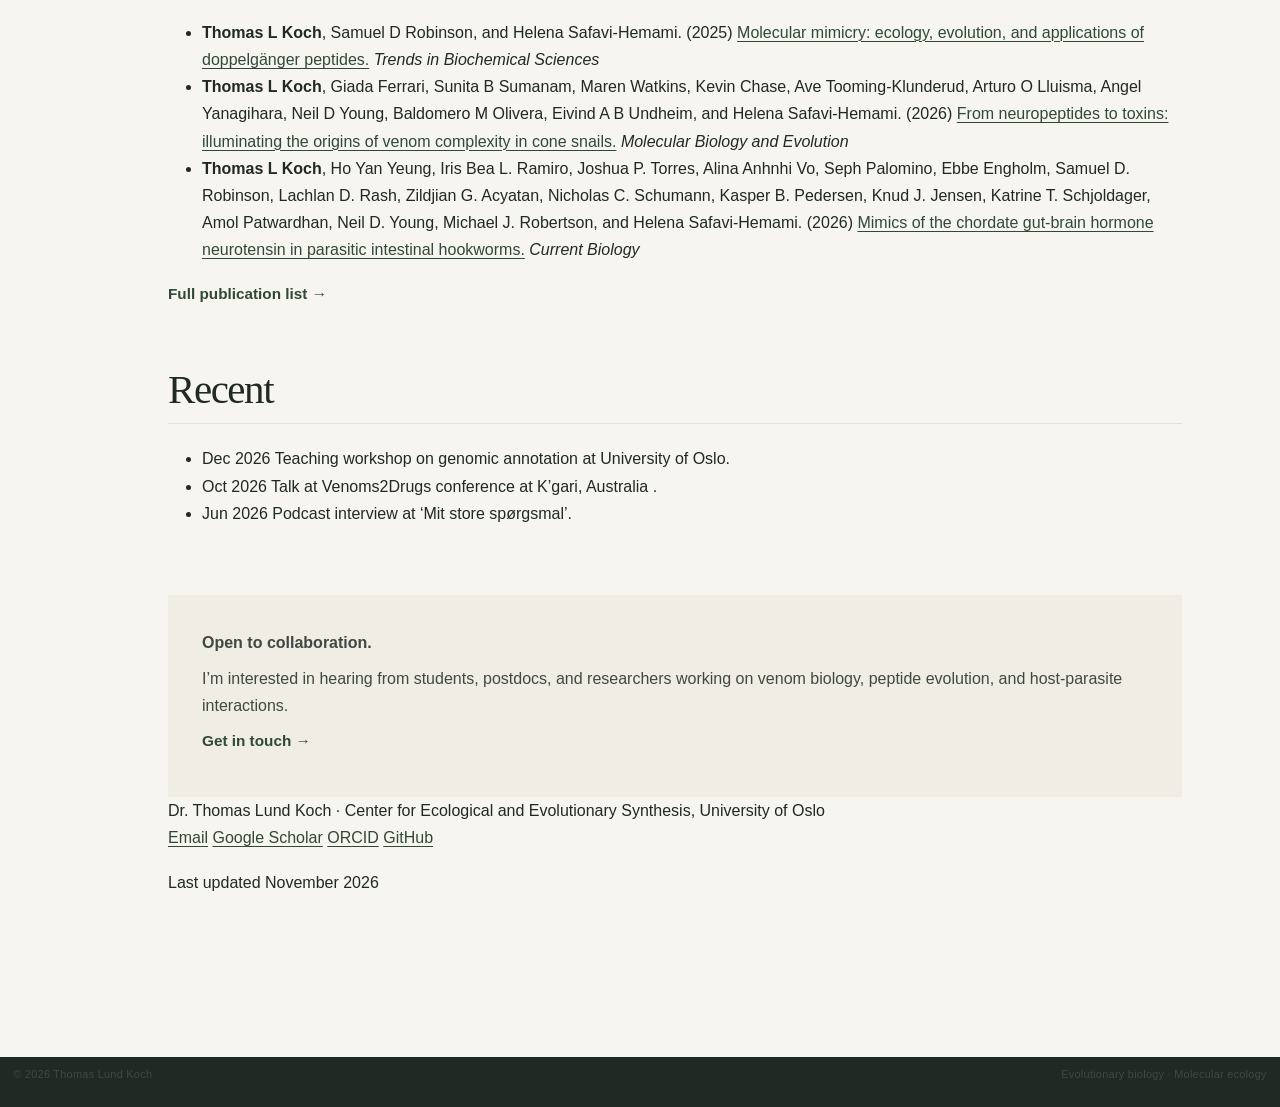
==== commit 4942964a: "Update site: new index, about, research, and publications pages" ====
--- a/docs/index.html
+++ b/docs/index.html
@@ -6,8 +6,9 @@
 
 <meta name="viewport" content="width=device-width, initial-scale=1.0, user-scalable=yes">
 
-
-<title>Thomas Lund Koch</title>
+<meta name="description" content="Research on the evolution of venoms, molecular mimicry, and peptide signaling, using comparative genomics, peptide biochemistry, and field-based natural history.">
+
+<title>Thomas Lund Koch | Evolutionary Biology &amp; Molecular Ecology – Thomas Lund Koch</title>
 <style>
 /* Default styles provided by pandoc.
 ** See https://pandoc.org/MANUAL.html#variables-for-html for config info.
@@ -45,7 +46,7 @@
 <link href="site_libs/quarto-html/quarto-syntax-highlighting-63b5708e65d6cd79cd7618c58d0c21e7.css" rel="stylesheet" id="quarto-text-highlighting-styles">
 <script src="site_libs/bootstrap/bootstrap.min.js"></script>
 <link href="site_libs/bootstrap/bootstrap-icons.css" rel="stylesheet">
-<link href="site_libs/bootstrap/bootstrap-33f1bcf235c1fbcba1b344bb60ad3398.min.css" rel="stylesheet" append-hash="true" id="quarto-bootstrap" data-mode="light">
+<link href="site_libs/bootstrap/bootstrap-488295349c9a15e4b0f288c9e996d0d8.min.css" rel="stylesheet" append-hash="true" id="quarto-bootstrap" data-mode="light">
 <script id="quarto-search-options" type="application/json">{
   "location": "navbar",
   "copy-button": false,
@@ -77,6 +78,10 @@
 
 
 <link rel="stylesheet" href="styles.css">
+<meta property="og:title" content="Thomas Lund Koch | Evolutionary Biology &amp; Molecular Ecology">
+<meta property="og:description" content="How venoms, mimics, and peptide signals evolve.">
+<meta property="og:image" content="images/Fig1.r1.pdf">
+<meta property="og:site_name" content="Thomas Lund Koch">
 </head>
 
 <body class="nav-fixed fullcontent quarto-light"><a id="quarto-skip-link" class="visually-hidden-focusable" href="#quarto-document-content">Skip to main content</a>
@@ -137,87 +142,61 @@
 <div class="hero-grid">
 <div class="hero-copy">
 <div class="eyebrow">
-EVOLUTIONARY BIOLOGY · MOLECULAR ECOLOGY
-</div>
-<section id="understanding-the-evolution-of-biological-interactions." class="level1">
-<h1>Understanding the evolution of biological interactions.</h1>
-<p>I study how organisms evolve bioactive molecules, manipulate biological systems, and develop new molecular strategies through evolution.</p>
+DR. THOMAS LUND KOCH · MSCA POSTDOCTORAL RESEARCHER · CENTRE FOR ECOLOGICAL AND EVOLUTIONARY SYNTHESIS, UNIVERSITY OF OSOLO
+</div>
+<section id="how-venoms-mimics-and-peptide-signals-evolve." class="level2">
+<h2 class="anchored" data-anchor-id="how-venoms-mimics-and-peptide-signals-evolve.">How venoms, mimics, and peptide signals evolve.</h2>
+<p>I study how organisms evolve bioactive molecules, using comparative genomics and peptide biochemistry to trace how toxins, hormones, and mimics arise and diversify. My work spans cone snail venoms, neuropeptide evolution, and the molecular strategies that parasites use to manipulate their hosts.</p>
 <div class="hero-links">
-<p><a class="button button-primary" href="research.html">Explore the research</a> <a class="text-link" href="about.html">About me <span aria-hidden="true">↗</span></a></p>
-</div>
-<div class="hero-note">
-From genes and molecules to organisms and ecological interactions.
+<p><a class="button button-primary" href="research.html">View research</a> <a class="button button-primary" href="about.html">About me</a></p>
 </div>
 </section>
 </div>
 <div class="hero-image">
 <div class="quarto-figure quarto-figure-center">
 <figure class="figure">
-<p><img src="images/hero-placeholder.svg" class="hero-photo img-fluid figure-img"></p>
-<figcaption>Placeholder image: replace with your own photograph of a cone snail in its natural habitat.</figcaption>
+<p><img src="images/bullatus.jpg" class="hero-photo img-fluid figure-img"></p>
+<figcaption>Conus bullatus about to feed</figcaption>
 </figure>
 </div>
 <div class="image-caption">
-A natural-history perspective on molecular evolution
-</div>
-</div>
-</div>
-<div class="intro-band">
-<div class="intro-label">
-RESEARCH INTERESTS
-</div>
-<div class="intro-text">
-How do molecular systems evolve, diversify, and become tools in the interactions between organisms?
+<em>Conus bullatus</em>. Photo: Dylan Taylor.
+</div>
 </div>
 </div>
 <section id="research-themes" class="level2">
 <h2 class="anchored" data-anchor-id="research-themes">Research themes</h2>
 <div class="research-grid">
 <div class="research-card">
-<div class="quarto-figure quarto-figure-center">
-<figure class="figure">
-<p><img src="images/cone-snail-placeholder.svg" class="card-image img-fluid figure-img"></p>
-<figcaption>Cone snail placeholder</figcaption>
-</figure>
-</div>
+<img src="images/snails.jpg" alt="Cone snail on a reef" class="card-image">
 <div class="card-kicker">
-01 / VENOM &amp; EVOLUTION
+VENOM &amp; EVOLUTION
 </div>
 <h3 class="anchored">
 Evolution of venom systems
 </h3>
 <p>
-How do animals repeatedly evolve molecular weapons, and why are particular protein scaffolds recruited into venom?
+How do animals repeatedly evolve molecular weapons?
 </p>
-<p><a href="projects/venom-evolution.html" class="card-link">Explore this research ↗</a></p>
+<p><a href="projects/venom-evolution.html" class="card-link">Read more <span aria-hidden="true">→</span></a></p>
 </div>
 <div class="research-card">
-<div class="quarto-figure quarto-figure-center">
-<figure class="figure">
-<p><img src="images/beetle-placeholder.svg" class="card-image img-fluid figure-img"></p>
-<figcaption>Beetle placeholder</figcaption>
-</figure>
-</div>
+<img src="images/mimic.jpg" alt="Beetle" class="card-image">
 <div class="card-kicker">
-02 / HOST MANIPULATION
+HOST MANIPULATION
 </div>
 <h3 class="anchored">
 Molecular mimicry
 </h3>
 <p>
-How do parasites, pathogens, and other organisms exploit host signaling pathways through molecular imitation?
+How do parasites, pathogens, and other organisms exploit host signaling pathways through molecular doppelgängers?
 </p>
-<p><a href="projects/molecular-mimicry.html" class="card-link">Explore this research ↗</a></p>
+<p><a href="projects/molecular-mimicry.html" class="card-link">Read more <span aria-hidden="true">→</span></a></p>
 </div>
 <div class="research-card">
-<div class="quarto-figure quarto-figure-center">
-<figure class="figure">
-<p><img src="images/ants-placeholder.svg" class="card-image img-fluid figure-img"></p>
-<figcaption>Ant placeholder</figcaption>
-</figure>
-</div>
+<img src="images/peptide2.jpeg" alt="Ants" class="card-image">
 <div class="card-kicker">
-03 / PEPTIDE BIOLOGY
+PEPTIDE BIOLOGY
 </div>
 <h3 class="anchored">
 Evolution of peptide signaling
@@ -225,20 +204,54 @@
 <p>
 How do peptide hormones and neuropeptides diversify, acquire new functions, and shape organismal interactions?
 </p>
-<p><a href="projects/peptide-signaling.html" class="card-link">Explore this research ↗</a></p>
+<p><a href="projects/peptide-signaling.html" class="card-link">Read more <span aria-hidden="true">→</span></a></p>
 </div>
 </div>
 </section>
-<section id="approaches" class="level2">
-<h2 class="anchored" data-anchor-id="approaches">Approaches</h2>
-<div class="approach-strip">
-<p><span>Comparative genomics</span> <span>Evolutionary biology</span> <span>Peptide biochemistry</span> <span>Functional assays</span> <span>Field-based natural history</span></p>
-</div>
+<section id="selected-publications" class="level2">
+<h2 class="anchored" data-anchor-id="selected-publications">Selected publications</h2>
+<ul class="pub-list">
+<li>
+<span class="pub-authors"> <strong>Thomas L Koch</strong>, Samuel D Robinson, and Helena Safavi-Hemami.</span> <span class="pub-year">(2025)</span> <a href=" https://doi.org/10.1016/j.tibs.2025.06.011" class="pub-title">Molecular mimicry: ecology, evolution, and applications of doppelgänger peptides.</a> <em class="pub-journal">Trends in Biochemical Sciences</em>
+</li>
+<li>
+<span class="pub-authors"><strong>Thomas L Koch</strong>, Giada Ferrari, Sunita B Sumanam, Maren Watkins, Kevin Chase, Ave Tooming-Klunderud, Arturo O Lluisma, Angel Yanagihara, Neil D Young, Baldomero M Olivera, Eivind A B Undheim, and Helena Safavi-Hemami.</span> <span class="pub-year">(2026)</span> <a href="https://doi.org/10.1093/molbev/msag206" class="pub-title">From neuropeptides to toxins: illuminating the origins of venom complexity in cone snails.</a> <em class="pub-journal">Molecular Biology and Evolution</em>
+</li>
+<li>
+<span class="pub-authors"><strong>Thomas L Koch</strong>, Ho Yan Yeung, Iris Bea L. Ramiro, Joshua P. Torres, Alina Anhnhi Vo, Seph Palomino, Ebbe Engholm, Samuel D. Robinson, Lachlan D. Rash, Zildjian G. Acyatan, Nicholas C. Schumann, Kasper B. Pedersen, Knud J. Jensen, Katrine T. Schjoldager, Amol Patwardhan, Neil D. Young, Michael J. Robertson, and Helena Safavi-Hemami.</span> <span class="pub-year">(2026)</span> <a href="https://www.cell.com/current-biology/abstract/S0960-9822(26)00885-7" class="pub-title">Mimics of the chordate gut-brain hormone neurotensin in parasitic intestinal hookworms.</a> <em class="pub-journal">Current Biology</em>
+</li>
+</ul>
+<p><a href="publications.html" class="text-link">Full publication list <span aria-hidden="true">→</span></a></p>
+</section>
+<section id="recent" class="level2">
+<h2 class="anchored" data-anchor-id="recent">Recent</h2>
+<ul class="news-list">
+<li>
+<span class="news-date">Dec 2026</span> Teaching workshop on genomic annotation at University of Oslo.
+</li>
+<li>
+<span class="news-date">Oct 2026</span> Talk at Venoms2Drugs conference at K’gari, Australia .
+</li>
+<li>
+<span class="news-date">Jun 2026</span> Podcast interview at ‘Mit store spørgsmal’.
+</li>
+</ul>
 <div class="closing-note">
-<p><strong>Interested in the research?</strong></p>
-<p>I welcome conversations about collaborations, research opportunities, and the evolution of bioactive molecules.</p>
-<p><a href="contact.html" class="text-link">Get in touch ↗</a></p>
-</div>
+<p><strong>Open to collaboration.</strong></p>
+<p>I’m interested in hearing from students, postdocs, and researchers working on venom biology, peptide evolution, and host-parasite interactions.</p>
+<p><a href="contact.html" class="text-link">Get in touch <span aria-hidden="true">→</span></a></p>
+</div>
+<footer class="site-footer">
+<div>
+Dr.&nbsp;Thomas Lund Koch · Center for Ecological and Evolutionary Synthesis, University of Oslo
+</div>
+<div class="footer-links">
+<p><a href="mailto:t.l.koch@ibv.uio.no">Email</a> <a href="https://scholar.google.com/https://scholar.google.com/citations?user=TzP53CcAAAAJ&amp;hl=en">Google Scholar</a> <a href="https://orcid.org/0000-0002-8489-0375">ORCID</a> <a href="https://github.com/Thomaslundkoch">GitHub</a></p>
+</div>
+<div class="footer-updated">
+Last updated November 2026
+</div>
+</footer>
 
 
 </section>
